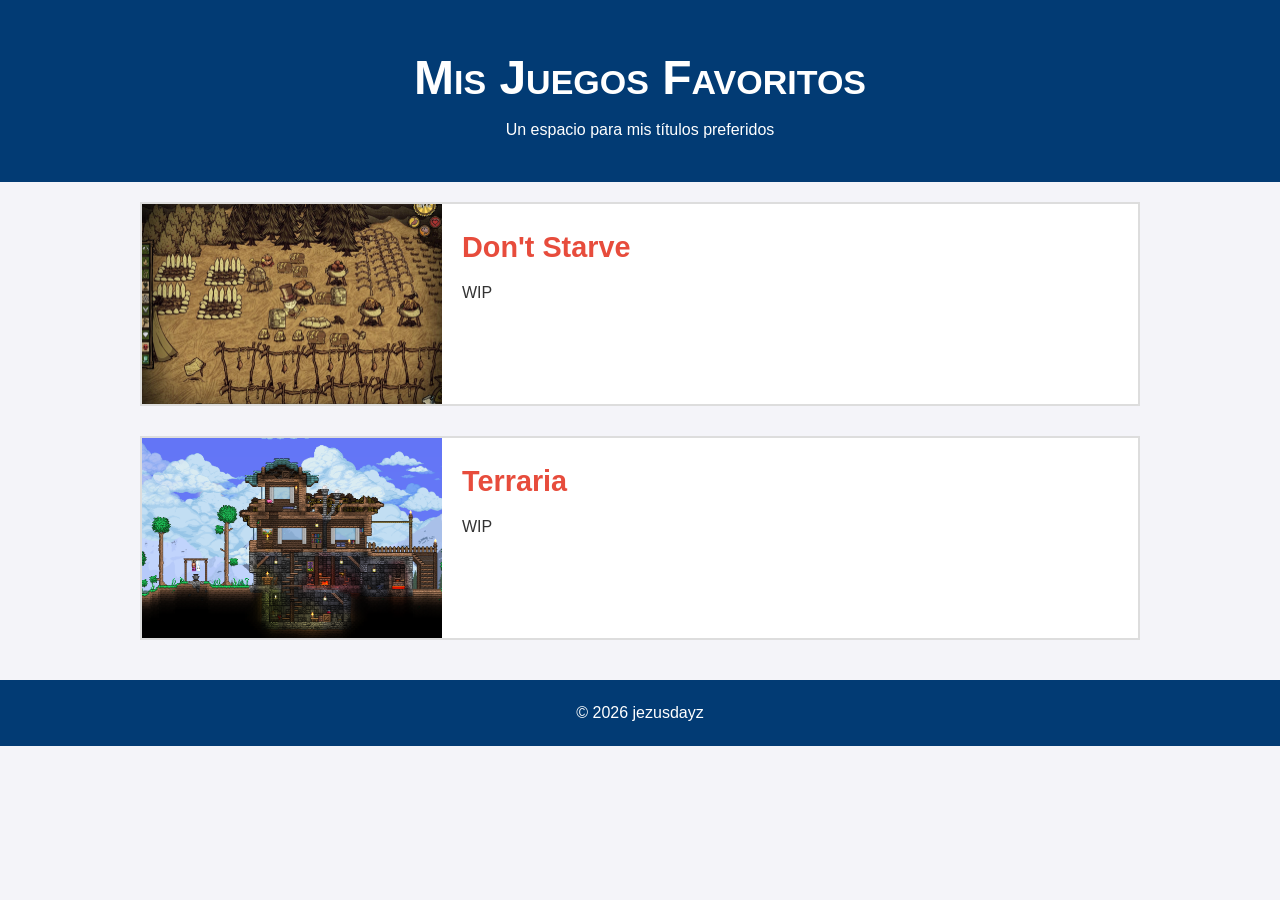
==== index.html @ a68b7722 "Feature; agregue propiedades de herencia." ====
<!DOCTYPE html>
<html lang="es">
<head>
    <meta charset="UTF-8">
    <meta name="viewport" content="width=device-width, initial-scale=1.0">
    <title>Mi super sitio web</title>
    <link rel="stylesheet" href="style.css">
</head>
<body id="main-site">

    <header class="header-main">
        <h1 id="site-title">Mis juegos favoritos</h1>
        <p>Un espacio para mis títulos preferidos</p>
    </header>

    <main class="container">
        <article class="game-card" id="first-game">
            <img src="img/DS.webp" alt="Portada de Juego 1" class="game-img">
            <div class="game-content">
                <h2 title="survival">Don't Starve</h2>
                <p>WIP</p>
            </div>
        </article>

        <article class="game-card">
            <img src="img/Terra.png" alt="Portada de Juego 2" class="game-img">
            <div class="game-content">
                <h2>Terraria</h2>
                <p>WIP</p>
            </div>
        </article>
    </main>

    <footer>
        <p>&copy; 2026 jezusdayz </p>
    </footer>

</body>
</html>
---- style.css ----
* {
    box-sizing: border-box; 
    padding: 0;
    margin: 0;
}

body {
    font-family: 'Segoe UI', Tahoma, Geneva, Verdana, sans-serif;
    font-size: 16px;
    line-height: 1.6;
    background-color: #f4f4f9;
    color: #333;
}

header {
    background-color: #023b74;
    color: white;
    padding: 40px; 
    text-align: center; 
    margin-bottom: 20px; 
}

h1 {
    font-size: 3rem;
    font-weight: 700;
    font-stretch: condensed;
    font-style: normal;
    font-variant: small-caps;
    text-transform: capitalize;
}

#main-title {
    color: #ffffff !important;
}

.container {
    width: 90%; 
    max-width: 1000px;
    margin: 0 auto; 
}

.game-card {
    background: white;
    border: 2px solid #ddd; 
    margin-bottom: 30px; 
    display: flex; 
    flex-wrap: wrap;
    overflow: hidden;
}

#featured-item {
    border-color: #f1c40f;
}

.game-img {
    width: 300px; 
    height: 200px; 
    object-fit: cover;
}

.game-content {
    padding: 20px; 
    flex: 1; 
    color: inherit;
}

h2 {
    color: #333;
    font-size: 1.8rem;
    text-align: left;
}

.game-content h2 {
    color: #e74c3c;
    margin-bottom: 10px;
}

h2[title="survival-game"] {
    color: #27ae60;
}

p {
    font-size: initial;
    font-weight: normal;
}

footer {
    text-align: center;
    padding: 20px;
    background: #023b74;
    color: white;
    margin-top: 40px;
}

.site-footer p {
    font-size: inherit;
    font-style: italic;
}
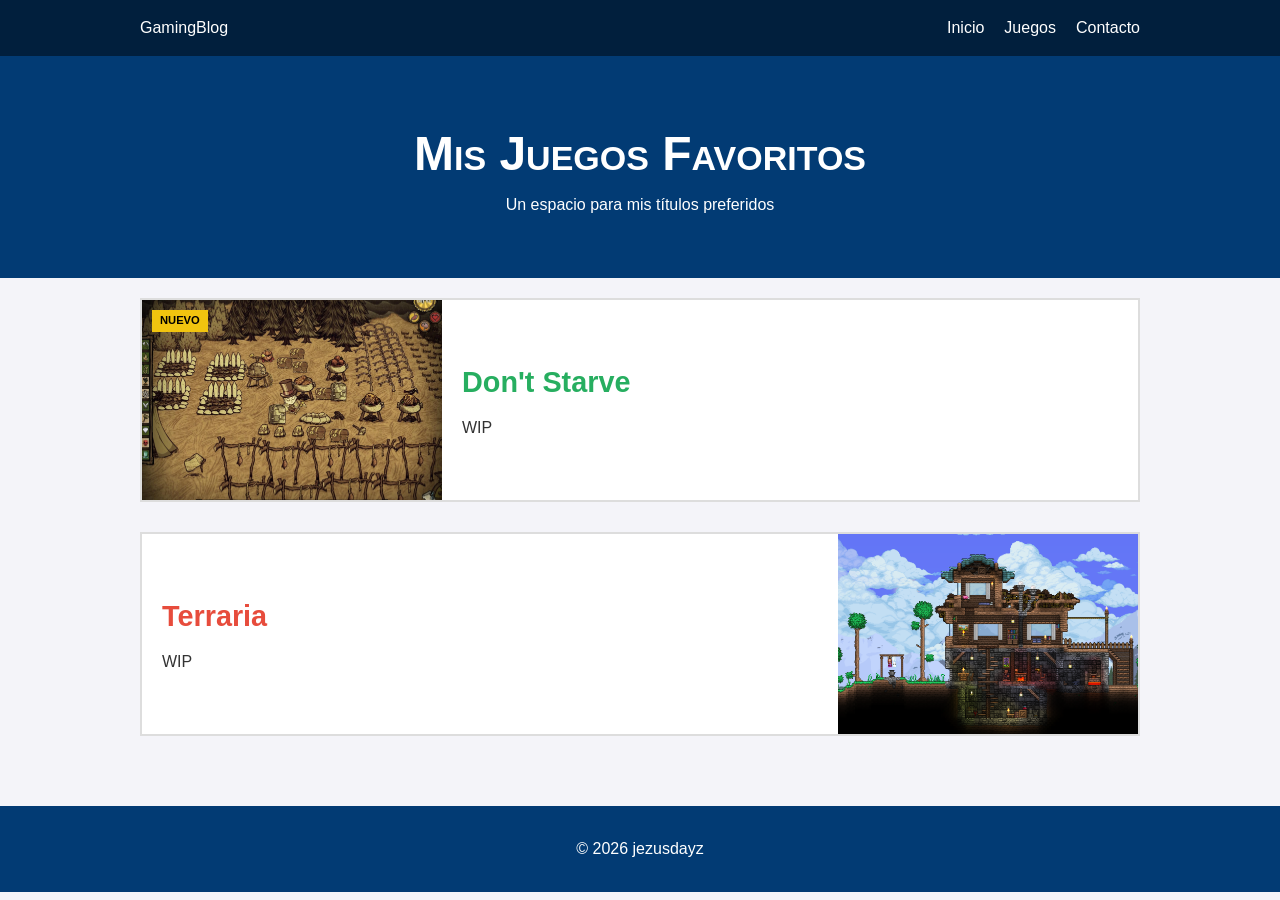
==== commit eabaa54b: "feature: agregadas las propiedades de flex box." ====
--- a/index.html
+++ b/index.html
@@ -6,32 +6,47 @@
     <title>Mi super sitio web</title>
     <link rel="stylesheet" href="style.css">
 </head>
-<body id="main-site">
+<body id="main-layout">
 
-    <header class="header-main">
-        <h1 id="site-title">Mis juegos favoritos</h1>
+    <nav class="navbar-sticky">
+        <div class="nav-container">
+            <span class="logo">GamingBlog</span>
+            <ul class="nav-links">
+                <li>Inicio</li>
+                <li>Juegos</li>
+                <li>Contacto</li>
+            </ul>
+        </div>
+    </nav>
+
+    <header class="site-header">
+        <h1 id="main-title">Mis juegos favoritos</h1>
         <p>Un espacio para mis títulos preferidos</p>
     </header>
 
     <main class="container">
-        <article class="game-card" id="first-game">
-            <img src="img/DS.webp" alt="Portada de Juego 1" class="game-img">
-            <div class="game-content">
-                <h2 title="survival">Don't Starve</h2>
-                <p>WIP</p>
-            </div>
-        </article>
+        <section class="flex-wrapper">
+            <article class="game-card" id="featured-item">
+                <img src="img/DS.webp" alt="Don't Starve" class="game-img">
+                <div class="game-content">
+                    <h2 title="survival-game">Don't Starve</h2>
+                    <p>WIP</p>
+                </div>
+            </article>
 
-        <article class="game-card">
-            <img src="img/Terra.png" alt="Portada de Juego 2" class="game-img">
-            <div class="game-content">
-                <h2>Terraria</h2>
-                <p>WIP</p>
-            </div>
-        </article>
+            <article class="game-card row-reverse">
+                <img src="img/Terra.png" alt="Terraria" class="game-img">
+                <div class="game-content">
+                    <h2>Terraria</h2>
+                    <p>WIP</p>
+                </div>
+            </article>
+        </section>
     </main>
 
-    <footer>
+    <div class="fixed-badge">TOP 2026</div>
+
+    <footer class="site-footer">
         <p>&copy; 2026 jezusdayz </p>
     </footer>
 
--- a/style.css
+++ b/style.css
@@ -10,12 +10,39 @@
     line-height: 1.6;
     background-color: #f4f4f9;
     color: #333;
+    position: static;
 }
 
-header {
+.navbar-sticky {
+    position: sticky;
+    top: 0;
+    z-index: 1000;
+    background-color: #011f3d;
+    color: white;
+    padding: 15px 0;
+}
+
+.nav-container {
+    display: flex;
+    flex-direction: row;
+    justify-content: space-between;
+    align-items: center;
+    width: 90%;
+    max-width: 1000px;
+    margin: 0 auto;
+}
+
+.nav-links {
+    display: flex;
+    list-style: none;
+    gap: 20px;
+}
+
+.site-header {
+    position: relative;
     background-color: #023b74;
     color: white;
-    padding: 40px; 
+    padding: 60px 20px; 
     text-align: center; 
     margin-bottom: 20px; 
 }
@@ -23,8 +50,6 @@
 h1 {
     font-size: 3rem;
     font-weight: 700;
-    font-stretch: condensed;
-    font-style: normal;
     font-variant: small-caps;
     text-transform: capitalize;
 }
@@ -39,29 +64,56 @@
     margin: 0 auto; 
 }
 
+.flex-wrapper {
+    display: flex;
+    flex-direction: column;
+    flex-wrap: wrap;
+    justify-content: flex-start;
+}
+
 .game-card {
+    position: relative;
     background: white;
     border: 2px solid #ddd; 
     margin-bottom: 30px; 
     display: flex; 
-    flex-wrap: wrap;
+    flex-direction: row;
+    flex-wrap: nowrap;
     overflow: hidden;
+    flex-grow: 1;
+    flex-shrink: 0;
 }
 
-#featured-item {
-    border-color: #f1c40f;
+.row-reverse {
+    flex-direction: row-reverse;
 }
 
 .game-img {
     width: 300px; 
     height: 200px; 
     object-fit: cover;
+    flex-shrink: 1;
 }
 
 .game-content {
     padding: 20px; 
     flex: 1; 
     color: inherit;
+    display: flex;
+    flex-direction: column;
+    justify-content: center;
+}
+
+.fixed-badge {
+    position: fixed;
+    bottom: 20px;
+    right: 20px;
+    background-color: #e74c3c;
+    color: white;
+    padding: 10px 20px;
+    border-radius: 50px;
+    font-weight: bold;
+    box-shadow: 2px 2px 10px rgba(0,0,0,0.2);
 }
 
 h2 {
@@ -81,18 +133,29 @@
 
 p {
     font-size: initial;
-    font-weight: normal;
 }
 
 footer {
     text-align: center;
-    padding: 20px;
+    padding: 30px;
     background: #023b74;
     color: white;
     margin-top: 40px;
+    position: relative;
 }
 
 .site-footer p {
     font-size: inherit;
-    font-style: italic;
+}
+
+#featured-item::after {
+    content: "NUEVO";
+    position: absolute;
+    top: 10px;
+    left: 10px;
+    background: #f1c40f;
+    color: #000;
+    padding: 2px 8px;
+    font-size: 0.7rem;
+    font-weight: bold;
 }
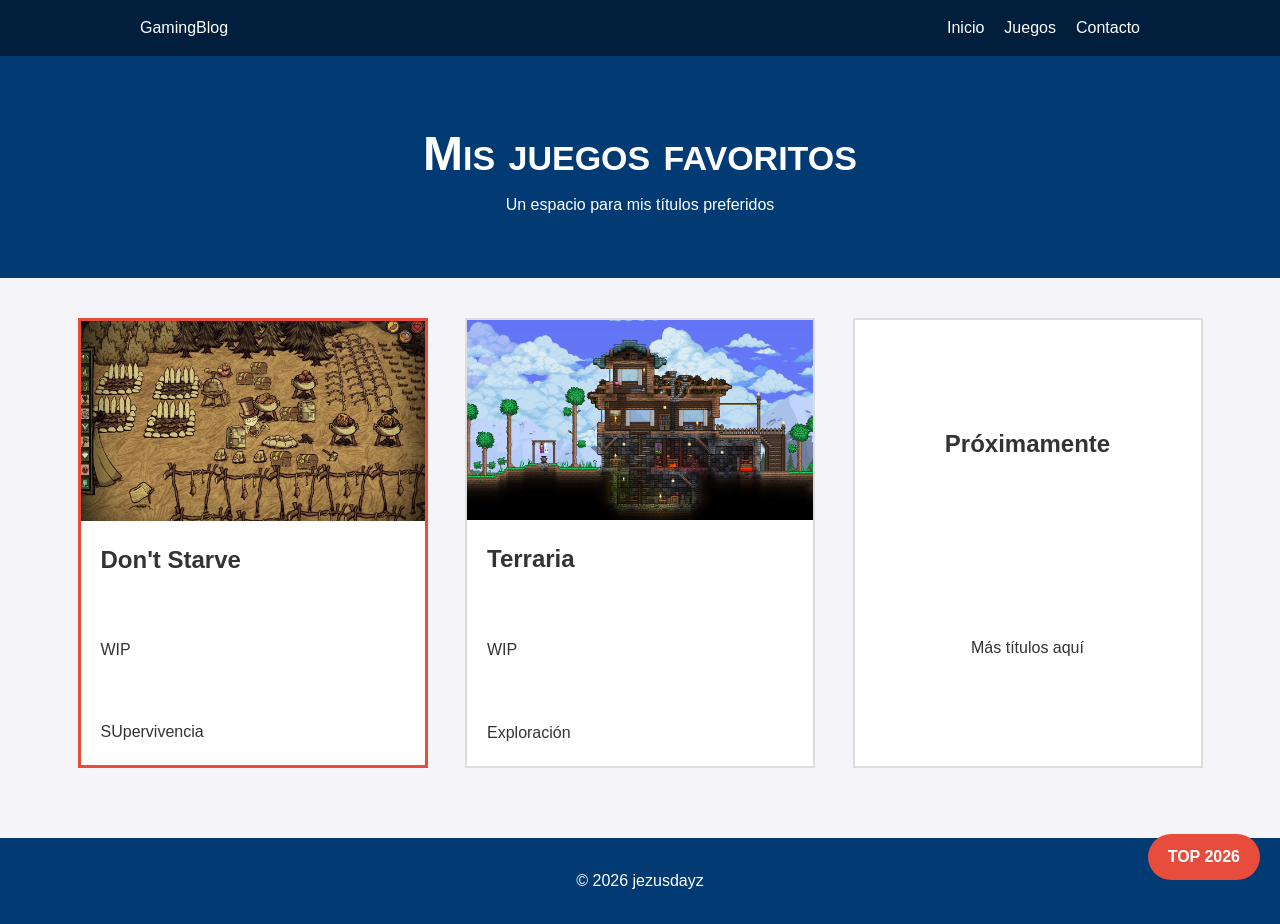
==== commit 65b26d48: "fix: cambio de tarjetas, agregue una nueva, y apliqu epropiedaes de alineacion de flex box nuevament" ====
--- a/index.html
+++ b/index.html
@@ -25,20 +25,29 @@
     </header>
 
     <main class="container">
-        <section class="flex-wrapper">
-            <article class="game-card" id="featured-item">
+        <section class="flex-wrapper space-evenly">
+            <article class="game-card special-item">
                 <img src="img/DS.webp" alt="Don't Starve" class="game-img">
-                <div class="game-content">
+                <div class="game-content space-between-content">
                     <h2 title="survival-game">Don't Starve</h2>
                     <p>WIP</p>
+                    <span> SUpervivencia </span>
                 </div>
             </article>
 
-            <article class="game-card row-reverse">
+            <article class="game-card align-end">
                 <img src="img/Terra.png" alt="Terraria" class="game-img">
-                <div class="game-content">
+                <div class="game-content space-between-content">
                     <h2>Terraria</h2>
                     <p>WIP</p>
+                    <span>Exploración</span>
+                </div>
+            </article>
+
+            <article class="game-card">
+                <div class="game-content space-around-content">
+                    <h2>Próximamente</h2>
+                    <p>Más títulos aquí</p>
                 </div>
             </article>
         </section>
--- a/style.css
+++ b/style.css
@@ -10,7 +10,6 @@
     line-height: 1.6;
     background-color: #f4f4f9;
     color: #333;
-    position: static;
 }
 
 .navbar-sticky {
@@ -24,7 +23,6 @@
 
 .nav-container {
     display: flex;
-    flex-direction: row;
     justify-content: space-between;
     align-items: center;
     width: 90%;
@@ -39,69 +37,81 @@
 }
 
 .site-header {
-    position: relative;
     background-color: #023b74;
     color: white;
     padding: 60px 20px; 
     text-align: center; 
-    margin-bottom: 20px; 
-}
-
-h1 {
-    font-size: 3rem;
-    font-weight: 700;
-    font-variant: small-caps;
-    text-transform: capitalize;
 }
 
 #main-title {
     color: #ffffff !important;
+    font-size: 3rem;
+    font-variant: small-caps;
 }
 
 .container {
-    width: 90%; 
-    max-width: 1000px;
-    margin: 0 auto; 
+    width: 95%; 
+    max-width: 1200px;
+    margin: 40px auto; 
 }
 
 .flex-wrapper {
     display: flex;
-    flex-direction: column;
+    flex-direction: row;
     flex-wrap: wrap;
-    justify-content: flex-start;
+    align-items: flex-start;
+}
+
+.space-evenly {
+    justify-content: space-evenly;
 }
 
 .game-card {
-    position: relative;
     background: white;
     border: 2px solid #ddd; 
     margin-bottom: 30px; 
     display: flex; 
-    flex-direction: row;
-    flex-wrap: nowrap;
+    flex-direction: column;
+    width: 350px;
+    height: 450px;
     overflow: hidden;
-    flex-grow: 1;
-    flex-shrink: 0;
 }
 
-.row-reverse {
-    flex-direction: row-reverse;
+.special-item {
+    align-self: center;
+    border: 3px solid #e74c3c;
+}
+
+.align-end {
+    align-self: flex-end;
 }
 
 .game-img {
-    width: 300px; 
+    width: 100%; 
     height: 200px; 
     object-fit: cover;
-    flex-shrink: 1;
 }
 
 .game-content {
     padding: 20px; 
     flex: 1; 
-    color: inherit;
     display: flex;
     flex-direction: column;
+}
+
+.center-content {
     justify-content: center;
+    align-items: center;
+    text-align: center;
+}
+
+.space-between-content {
+    justify-content: space-between;
+}
+
+.space-around-content {
+    justify-content: space-around;
+    text-align: center;
 }
 
 .fixed-badge {
@@ -113,26 +123,6 @@
     padding: 10px 20px;
     border-radius: 50px;
     font-weight: bold;
-    box-shadow: 2px 2px 10px rgba(0,0,0,0.2);
-}
-
-h2 {
-    color: #333;
-    font-size: 1.8rem;
-    text-align: left;
-}
-
-.game-content h2 {
-    color: #e74c3c;
-    margin-bottom: 10px;
-}
-
-h2[title="survival-game"] {
-    color: #27ae60;
-}
-
-p {
-    font-size: initial;
 }
 
 footer {
@@ -141,21 +131,4 @@
     background: #023b74;
     color: white;
     margin-top: 40px;
-    position: relative;
-}
-
-.site-footer p {
-    font-size: inherit;
-}
-
-#featured-item::after {
-    content: "NUEVO";
-    position: absolute;
-    top: 10px;
-    left: 10px;
-    background: #f1c40f;
-    color: #000;
-    padding: 2px 8px;
-    font-size: 0.7rem;
-    font-weight: bold;
 }
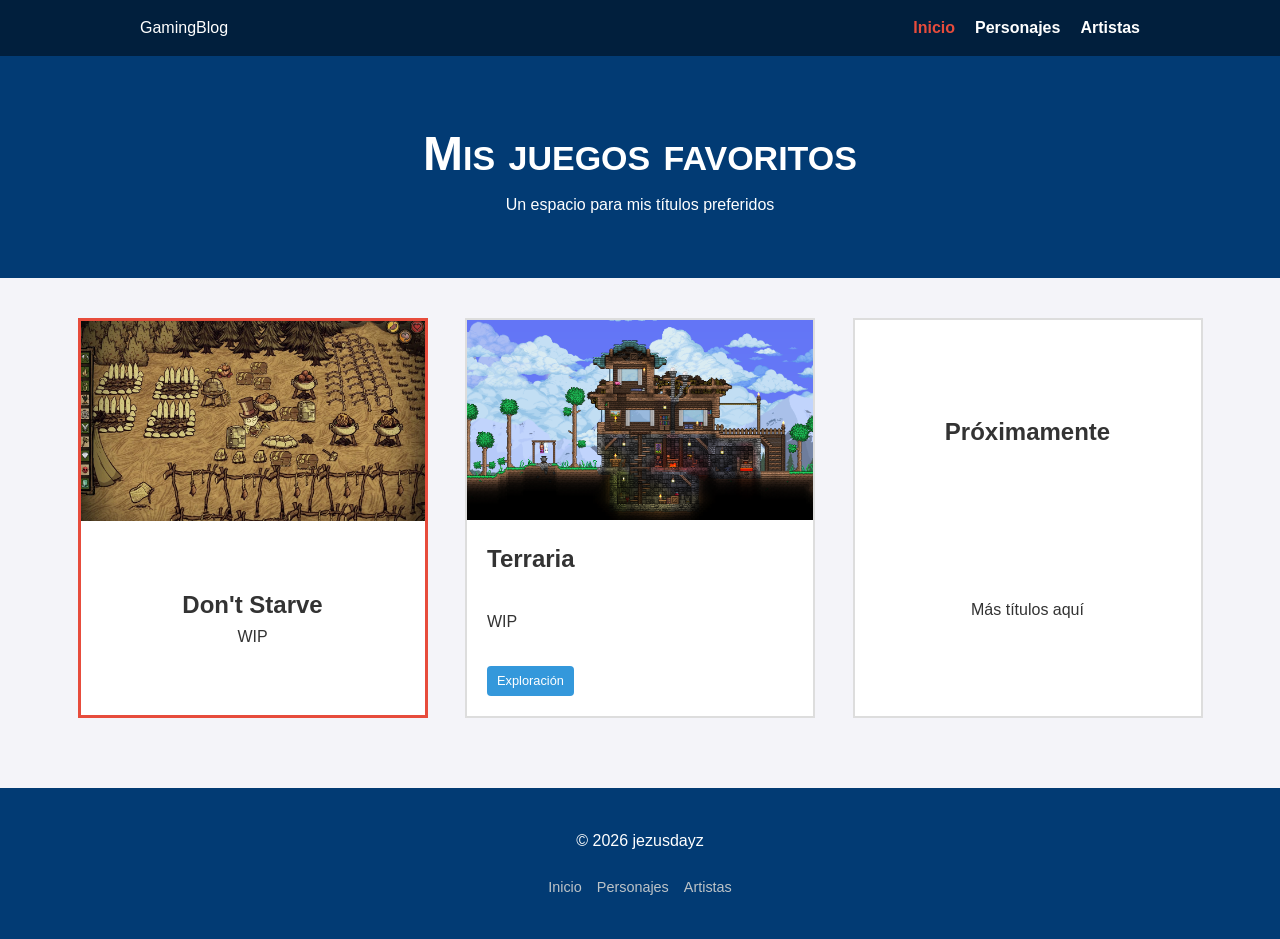
==== commit 873e44be: "feature: diseno responsivo, navbar y footer dinamico" ====
--- a/index.html
+++ b/index.html
@@ -3,7 +3,7 @@
 <head>
     <meta charset="UTF-8">
     <meta name="viewport" content="width=device-width, initial-scale=1.0">
-    <title>Mi super sitio web</title>
+    <title>Gaming Blog | Inicio</title>
     <link rel="stylesheet" href="style.css">
 </head>
 <body id="main-layout">
@@ -12,9 +12,9 @@
         <div class="nav-container">
             <span class="logo">GamingBlog</span>
             <ul class="nav-links">
-                <li>Inicio</li>
-                <li>Juegos</li>
-                <li>Contacto</li>
+                <li><a href="index.html" class="active">Inicio</a></li>
+                <li><a href="personajes.html">Personajes</a></li>
+                <li><a href="artistas.html">Artistas</a></li>
             </ul>
         </div>
     </nav>
@@ -28,19 +28,18 @@
         <section class="flex-wrapper space-evenly">
             <article class="game-card special-item">
                 <img src="img/DS.webp" alt="Don't Starve" class="game-img">
-                <div class="game-content space-between-content">
+                <div class="game-content center-content">
                     <h2 title="survival-game">Don't Starve</h2>
                     <p>WIP</p>
-                    <span> SUpervivencia </span>
                 </div>
             </article>
 
-            <article class="game-card align-end">
+            <article class="game-card">
                 <img src="img/Terra.png" alt="Terraria" class="game-img">
                 <div class="game-content space-between-content">
                     <h2>Terraria</h2>
                     <p>WIP</p>
-                    <span>Exploración</span>
+                    <span class="badge">Exploración</span>
                 </div>
             </article>
 
@@ -53,10 +52,15 @@
         </section>
     </main>
 
-    <div class="fixed-badge">TOP 2026</div>
-
     <footer class="site-footer">
-        <p>&copy; 2026 jezusdayz </p>
+        <div class="footer-content">
+            <p>&copy; 2026 jezusdayz</p>
+            <ul class="footer-links">
+                <li><a href="index.html">Inicio</a></li>
+                <li><a href="personajes.html">Personajes</a></li>
+                <li><a href="artistas.html">Artistas</a></li>
+            </ul>
+        </div>
     </footer>
 
 </body>
--- a/style.css
+++ b/style.css
@@ -36,6 +36,16 @@
     gap: 20px;
 }
 
+.nav-links a {
+    color: white;
+    text-decoration: none;
+    font-weight: bold;
+}
+
+.nav-links a.active {
+    color: #e74c3c;
+}
+
 .site-header {
     background-color: #023b74;
     color: white;
@@ -59,7 +69,7 @@
     display: flex;
     flex-direction: row;
     flex-wrap: wrap;
-    align-items: flex-start;
+    align-items: stretch;
 }
 
 .space-evenly {
@@ -72,18 +82,14 @@
     margin-bottom: 30px; 
     display: flex; 
     flex-direction: column;
-    width: 350px;
-    height: 450px;
+    width: 100%;
+    max-width: 350px;
+    min-height: 400px;
     overflow: hidden;
 }
 
 .special-item {
-    align-self: center;
     border: 3px solid #e74c3c;
-}
-
-.align-end {
-    align-self: flex-end;
 }
 
 .game-img {
@@ -114,21 +120,70 @@
     text-align: center;
 }
 
-.fixed-badge {
-    position: fixed;
-    bottom: 20px;
-    right: 20px;
-    background-color: #e74c3c;
+.badge {
+    align-self: flex-start;
+    background: #3498db;
     color: white;
-    padding: 10px 20px;
-    border-radius: 50px;
-    font-weight: bold;
+    padding: 5px 10px;
+    font-size: 0.8rem;
+    border-radius: 4px;
 }
 
 footer {
-    text-align: center;
-    padding: 30px;
+    padding: 40px 20px;
     background: #023b74;
     color: white;
     margin-top: 40px;
+}
+
+.footer-content {
+    display: flex;
+    flex-direction: column;
+    align-items: center;
+    gap: 20px;
+}
+
+.footer-links {
+    display: flex;
+    list-style: none;
+    gap: 15px;
+}
+
+.footer-links a {
+    color: #bdc3c7;
+    text-decoration: none;
+    font-size: 0.9rem;
+}
+
+/* Media Queries para Responsividad */
+
+@media (max-width: 768px) {
+    .nav-container {
+        flex-direction: column;
+        gap: 15px;
+    }
+
+    #main-title {
+        font-size: 2rem;
+    }
+
+    .game-card {
+        max-width: 90%;
+    }
+}
+
+@media (max-width: 480px) {
+    .site-header {
+        padding: 30px 10px;
+    }
+
+    .nav-links {
+        gap: 10px;
+        font-size: 0.8rem;
+    }
+
+    .footer-links {
+        flex-direction: column;
+        text-align: center;
+    }
 }
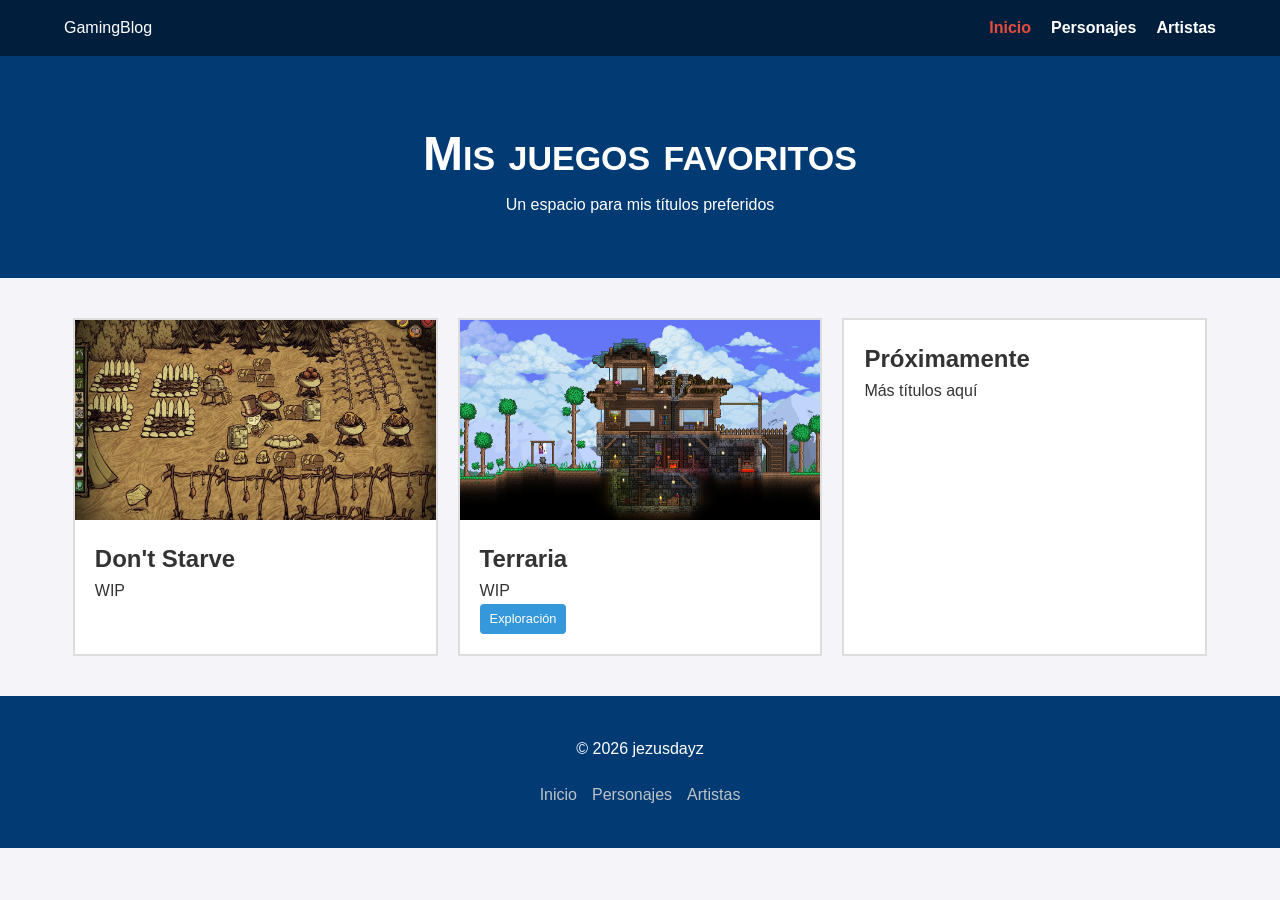
==== commit c356437e: "fix: agregue media queries para dispositivos de todos los tamanos, principalmente tablet, telefono y" ====
--- a/index.html
+++ b/index.html
@@ -3,7 +3,7 @@
 <head>
     <meta charset="UTF-8">
     <meta name="viewport" content="width=device-width, initial-scale=1.0">
-    <title>Gaming Blog | Inicio</title>
+    <title>Gaming Blog | Final</title>
     <link rel="stylesheet" href="style.css">
 </head>
 <body id="main-layout">
--- a/style.css
+++ b/style.css
@@ -26,7 +26,7 @@
     justify-content: space-between;
     align-items: center;
     width: 90%;
-    max-width: 1000px;
+    max-width: 1200px;
     margin: 0 auto;
 }
 
@@ -61,7 +61,7 @@
 
 .container {
     width: 95%; 
-    max-width: 1200px;
+    max-width: 1400px;
     margin: 40px auto; 
 }
 
@@ -69,27 +69,18 @@
     display: flex;
     flex-direction: row;
     flex-wrap: wrap;
-    align-items: stretch;
-}
-
-.space-evenly {
-    justify-content: space-evenly;
+    justify-content: center;
+    gap: 20px;
 }
 
 .game-card {
     background: white;
     border: 2px solid #ddd; 
-    margin-bottom: 30px; 
     display: flex; 
     flex-direction: column;
     width: 100%;
-    max-width: 350px;
-    min-height: 400px;
     overflow: hidden;
-}
-
-.special-item {
-    border: 3px solid #e74c3c;
+    transition: transform 0.3s ease;
 }
 
 .game-img {
@@ -103,21 +94,6 @@
     flex: 1; 
     display: flex;
     flex-direction: column;
-}
-
-.center-content {
-    justify-content: center;
-    align-items: center;
-    text-align: center;
-}
-
-.space-between-content {
-    justify-content: space-between;
-}
-
-.space-around-content {
-    justify-content: space-around;
-    text-align: center;
 }
 
 .badge {
@@ -152,38 +128,62 @@
 .footer-links a {
     color: #bdc3c7;
     text-decoration: none;
-    font-size: 0.9rem;
 }
 
-/* Media Queries para Responsividad */
-
-@media (max-width: 768px) {
-    .nav-container {
-        flex-direction: column;
-        gap: 15px;
-    }
-
+/* para telefonos */
+@media (max-width: 480px) {
     #main-title {
-        font-size: 2rem;
-    }
-
-    .game-card {
-        max-width: 90%;
-    }
-}
-
-@media (max-width: 480px) {
-    .site-header {
-        padding: 30px 10px;
+        font-size: 1.8rem;
     }
 
     .nav-links {
         gap: 10px;
-        font-size: 0.8rem;
+        font-size: 0.75rem;
+    }
+
+    .game-card {
+        max-width: 100%;
     }
 
     .footer-links {
         flex-direction: column;
         text-align: center;
     }
+}
+
+/* Bpara tablets */
+@media (min-width: 481px) and (max-width: 1024px) {
+    .nav-container {
+        width: 95%;
+    }
+
+    .game-card {
+        width: 45%;
+    }
+
+    #main-title {
+        font-size: 2.5rem;
+    }
+}
+
+/* standar xd*/
+@media (min-width: 1025px) {
+    .game-card {
+        width: 30%;
+    }
+}
+
+/* pantallas grandes*/
+@media (min-width: 1600px) {
+    .container {
+        max-width: 1600px;
+    }
+
+    .game-card {
+        width: 22%;
+    }
+
+    body {
+        font-size: 18px;
+    }
 }
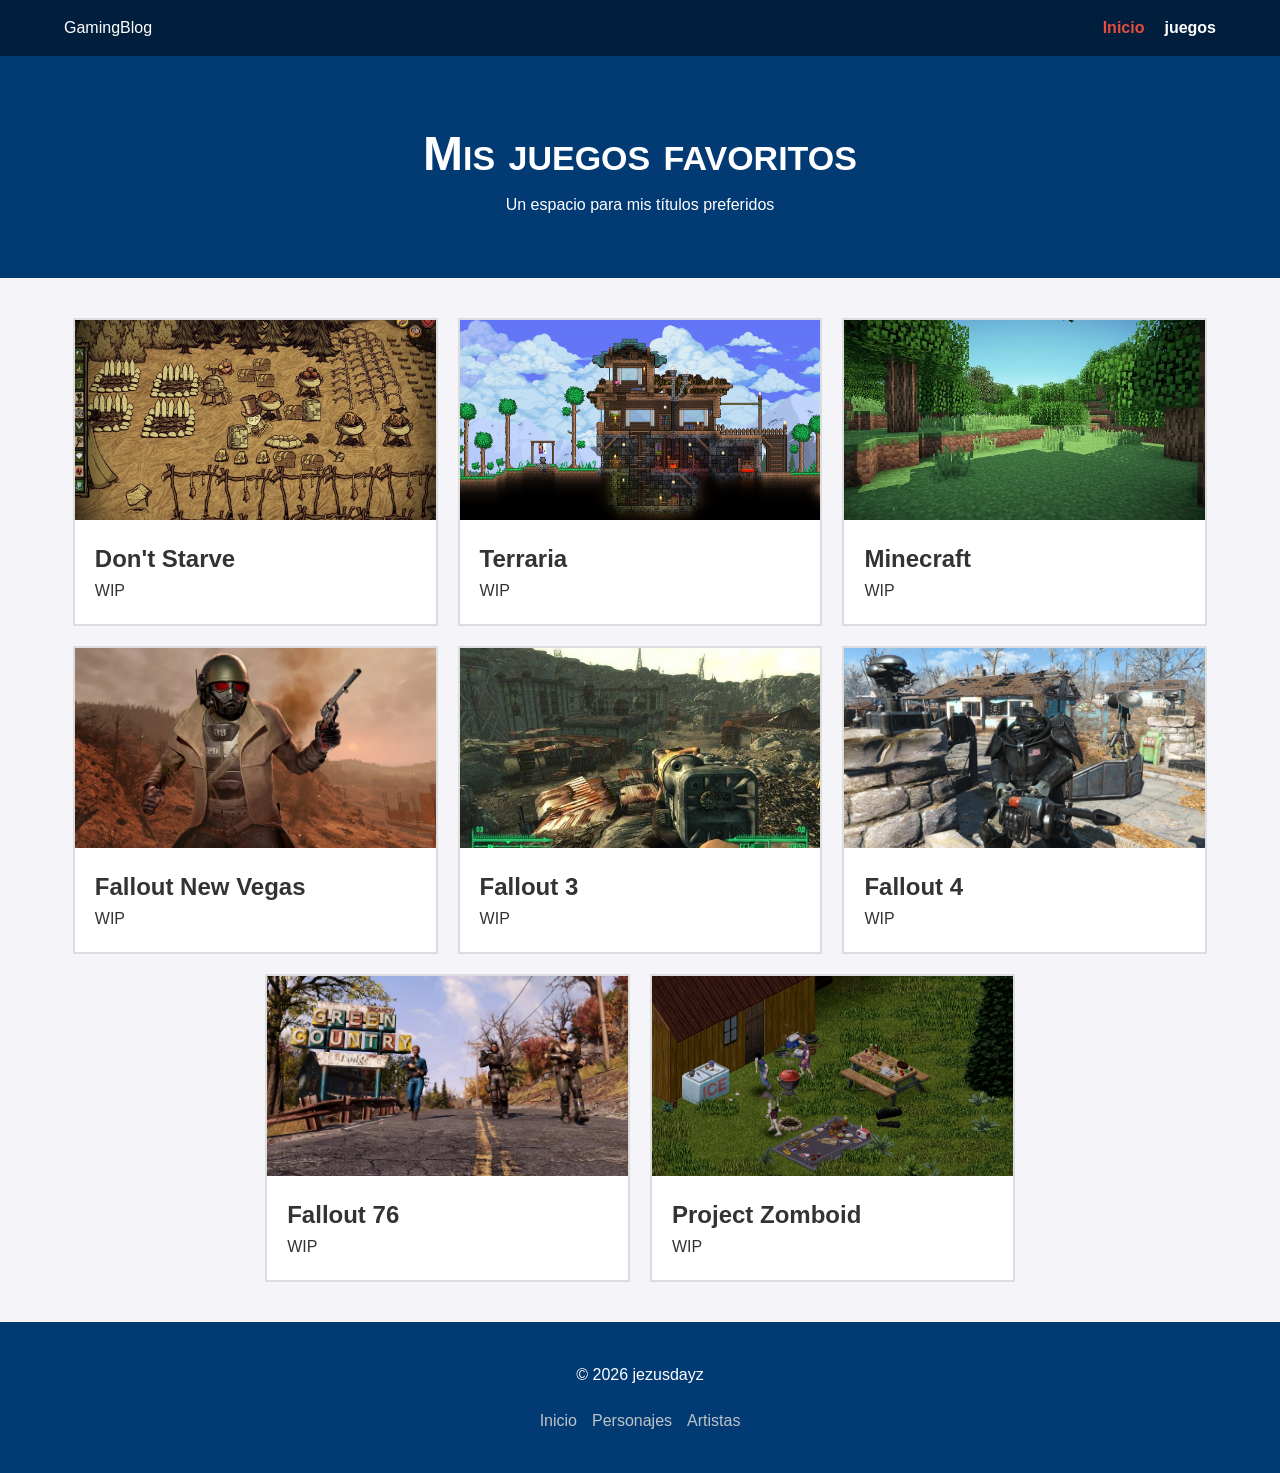
==== commit b398c1ec: "feature: agregué hoover sobre los articulos, asi como pagina de informacion de los juegos." ====
--- a/index.html
+++ b/index.html
@@ -13,8 +13,7 @@
             <span class="logo">GamingBlog</span>
             <ul class="nav-links">
                 <li><a href="index.html" class="active">Inicio</a></li>
-                <li><a href="personajes.html">Personajes</a></li>
-                <li><a href="artistas.html">Artistas</a></li>
+                <li><a href="juegos.html">juegos</a></li>
             </ul>
         </div>
     </nav>
@@ -27,7 +26,7 @@
     <main class="container">
         <section class="flex-wrapper space-evenly">
             <article class="game-card special-item">
-                <img src="img/DS.webp" alt="Don't Starve" class="game-img">
+                <img src="img/games/DS.webp" alt="Don't Starve" class="game-img">
                 <div class="game-content center-content">
                     <h2 title="survival-game">Don't Starve</h2>
                     <p>WIP</p>
@@ -35,18 +34,58 @@
             </article>
 
             <article class="game-card">
-                <img src="img/Terra.png" alt="Terraria" class="game-img">
+                <img src="img/games/Terra.png" alt="Terraria" class="game-img">
                 <div class="game-content space-between-content">
                     <h2>Terraria</h2>
                     <p>WIP</p>
-                    <span class="badge">Exploración</span>
                 </div>
             </article>
 
-            <article class="game-card">
-                <div class="game-content space-around-content">
-                    <h2>Próximamente</h2>
-                    <p>Más títulos aquí</p>
+             <article class="game-card">
+                <img src="img/games/mine.jpg" alt="Minecraft" class="game-img">
+                <div class="game-content space-between-content">
+                    <h2>Minecraft</h2>
+                    <p>WIP</p>
+                </div>
+            </article>
+
+             <article class="game-card">
+                <img src="img/games/fnv.avif" alt="Fallout New Vegas" class="game-img">
+                <div class="game-content space-between-content">
+                    <h2>Fallout New Vegas</h2>
+                    <p>WIP</p>
+                </div>
+            </article>
+
+             <article class="game-card">
+                <img src="img/games/f3.jpg" alt="Fallout 3" class="game-img">
+                <div class="game-content space-between-content">
+                    <h2>Fallout 3</h2>
+                    <p>WIP</p>
+                </div>
+            </article>
+
+             <article class="game-card">
+                <img src="img/games/f4.jpg" alt="Fallout 4" class="game-img">
+                <div class="game-content space-between-content">
+                    <h2>Fallout 4</h2>
+                    <p>WIP</p>
+                </div>
+            </article>
+
+             <article class="game-card">
+                <img src="img/games/f76.webp" alt="Fallout 76" class="game-img">
+                <div class="game-content space-between-content">
+                    <h2>Fallout 76</h2>
+                    <p>WIP</p>
+                </div>
+            </article>
+
+             <article class="game-card">
+                <img src="img/games/pz.jpg" alt="Project Zomboid" class="game-img">
+                <div class="game-content space-between-content">
+                    <h2>Project Zomboid</h2>
+                    <p>WIP</p>
                 </div>
             </article>
         </section>
--- a/style.css
+++ b/style.css
@@ -80,7 +80,14 @@
     flex-direction: column;
     width: 100%;
     overflow: hidden;
-    transition: transform 0.3s ease;
+    transition: transform 0.3s ease, box-shadow 0.3s ease;
+}
+
+/* EFECTO SOLICITADO */
+.game-card:hover {
+    transform: scale(1.05);
+    box-shadow: 0 10px 20px rgba(0,0,0,0.2);
+    z-index: 10;
 }
 
 .game-img {
@@ -94,15 +101,6 @@
     flex: 1; 
     display: flex;
     flex-direction: column;
-}
-
-.badge {
-    align-self: flex-start;
-    background: #3498db;
-    color: white;
-    padding: 5px 10px;
-    font-size: 0.8rem;
-    border-radius: 4px;
 }
 
 footer {
@@ -130,60 +128,25 @@
     text-decoration: none;
 }
 
-/* para telefonos */
 @media (max-width: 480px) {
-    #main-title {
-        font-size: 1.8rem;
-    }
-
-    .nav-links {
-        gap: 10px;
-        font-size: 0.75rem;
-    }
-
-    .game-card {
-        max-width: 100%;
-    }
-
-    .footer-links {
-        flex-direction: column;
-        text-align: center;
-    }
+    #main-title { font-size: 1.8rem; }
+    .nav-links { gap: 10px; font-size: 0.75rem; }
+    .game-card { max-width: 100%; }
+    .footer-links { flex-direction: column; text-align: center; }
 }
 
-/* Bpara tablets */
 @media (min-width: 481px) and (max-width: 1024px) {
-    .nav-container {
-        width: 95%;
-    }
-
-    .game-card {
-        width: 45%;
-    }
-
-    #main-title {
-        font-size: 2.5rem;
-    }
+    .nav-container { width: 95%; }
+    .game-card { width: 45%; }
+    #main-title { font-size: 2.5rem; }
 }
 
-/* standar xd*/
 @media (min-width: 1025px) {
-    .game-card {
-        width: 30%;
-    }
+    .game-card { width: 30%; }
 }
 
-/* pantallas grandes*/
 @media (min-width: 1600px) {
-    .container {
-        max-width: 1600px;
-    }
-
-    .game-card {
-        width: 22%;
-    }
-
-    body {
-        font-size: 18px;
-    }
+    .container { max-width: 1600px; }
+    .game-card { width: 22%; }
+    body { font-size: 18px; }
 }
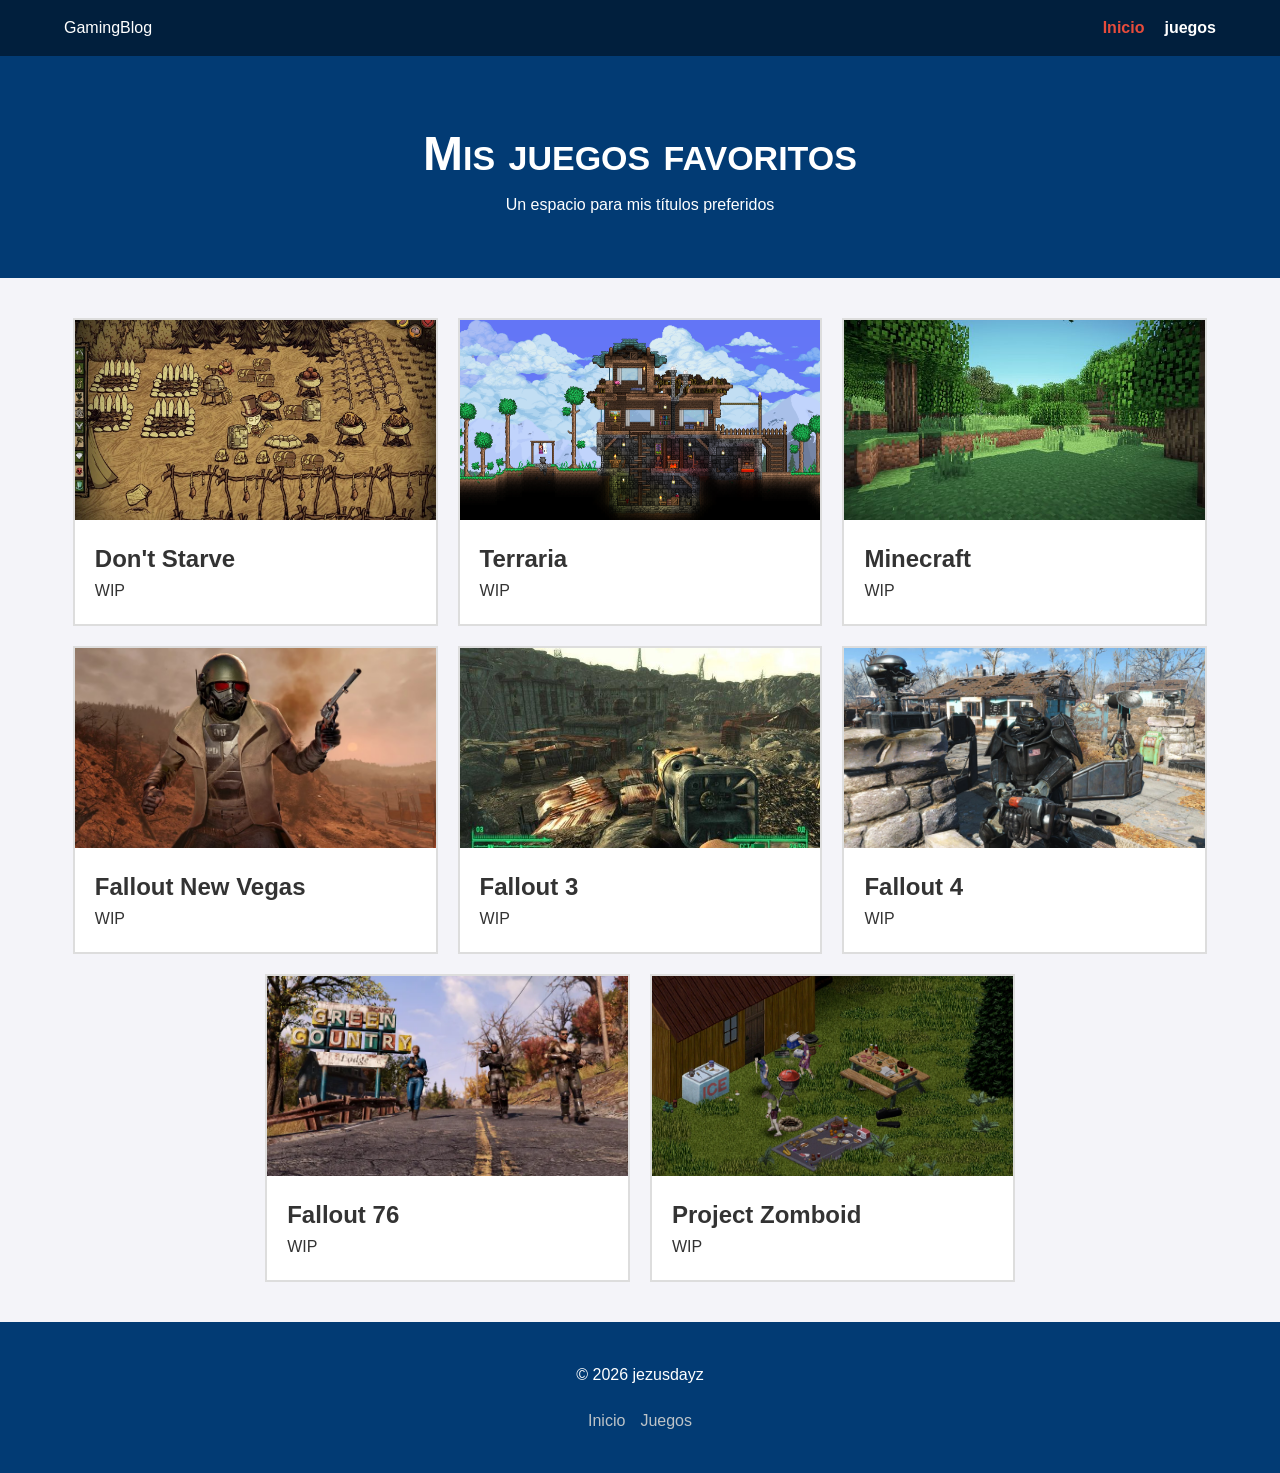
==== commit 40cb40dd: "fix: termine el sitio." ====
--- a/index.html
+++ b/index.html
@@ -96,8 +96,8 @@
             <p>&copy; 2026 jezusdayz</p>
             <ul class="footer-links">
                 <li><a href="index.html">Inicio</a></li>
-                <li><a href="personajes.html">Personajes</a></li>
-                <li><a href="artistas.html">Artistas</a></li>
+                <li><a href="juegos.html">Juegos</a></li>
+               
             </ul>
         </div>
     </footer>
--- a/style.css
+++ b/style.css
@@ -12,6 +12,7 @@
     color: #333;
 }
 
+/* --- NAVEGACIÓN --- */
 .navbar-sticky {
     position: sticky;
     top: 0;
@@ -46,6 +47,7 @@
     color: #e74c3c;
 }
 
+/* --- CABECERA --- */
 .site-header {
     background-color: #023b74;
     color: white;
@@ -59,12 +61,14 @@
     font-variant: small-caps;
 }
 
+/* --- CONTENEDOR PRINCIPAL --- */
 .container {
     width: 95%; 
     max-width: 1400px;
     margin: 40px auto; 
 }
 
+/* --- INDEX: TARJETAS (Cards) --- */
 .flex-wrapper {
     display: flex;
     flex-direction: row;
@@ -83,17 +87,38 @@
     transition: transform 0.3s ease, box-shadow 0.3s ease;
 }
 
-/* EFECTO SOLICITADO */
 .game-card:hover {
     transform: scale(1.05);
     box-shadow: 0 10px 20px rgba(0,0,0,0.2);
     z-index: 10;
 }
 
-.game-img {
+/* Estilo para imágenes DENTRO de las tarjetas (Index) */
+.game-card .game-img {
+    width: 100%;
+    height: 200px;
+    object-fit: cover; /* Aquí sí cortamos para que todas las cards midan lo mismo */
+}
+
+/* --- JUEGOS.HTML: SECCIONES DE DETALLE --- */
+.game-detail-section {
+    background: white;
+    padding: 20px;
+    margin-bottom: 30px;
+    border-radius: 8px;
+    border: 1px solid #ddd;
+}
+
+/* Estilo para imágenes DENTRO de la enciclopedia (Detalles) */
+.game-detail-section .game-img {
     width: 100%; 
-    height: 200px; 
-    object-fit: cover;
+    height: auto; 
+    max-height: 500px; 
+    object-fit: contain; /* Muestra la imagen COMPLETA sin estirar */
+    background-color: #f0f0f0; 
+    display: block;
+    margin: 0 auto 20px auto;
+    border-radius: 8px;
 }
 
 .game-content {
@@ -103,6 +128,7 @@
     flex-direction: column;
 }
 
+/* --- FOOTER --- */
 footer {
     padding: 40px 20px;
     background: #023b74;
@@ -128,6 +154,7 @@
     text-decoration: none;
 }
 
+/* --- RESPONSIVIDAD --- */
 @media (max-width: 480px) {
     #main-title { font-size: 1.8rem; }
     .nav-links { gap: 10px; font-size: 0.75rem; }
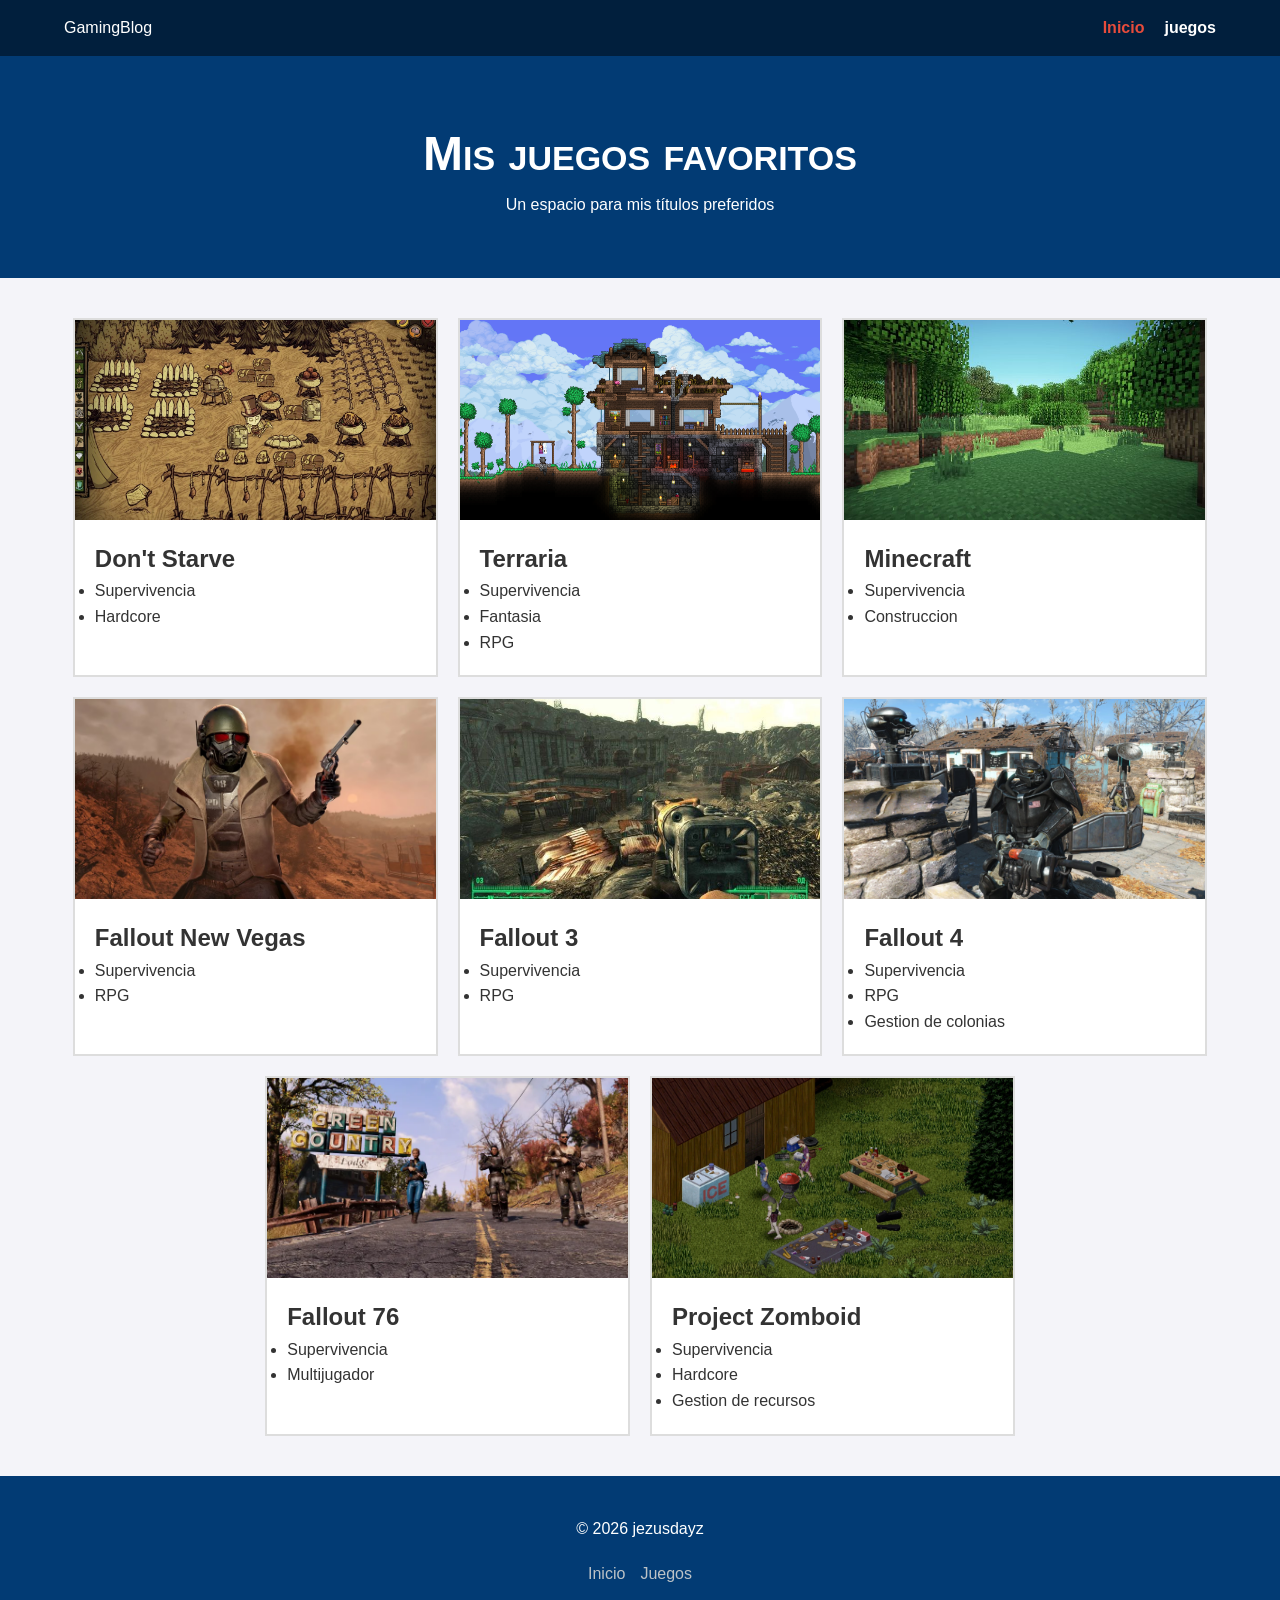
==== commit aac9b477: "fix: Agregue descripcion a las tarjetas de juego" ====
--- a/index.html
+++ b/index.html
@@ -29,7 +29,8 @@
                 <img src="img/games/DS.webp" alt="Don't Starve" class="game-img">
                 <div class="game-content center-content">
                     <h2 title="survival-game">Don't Starve</h2>
-                    <p>WIP</p>
+                    <p><ul><li>Supervivencia</li>
+                    <li>Hardcore</li></ul></p>
                 </div>
             </article>
 
@@ -37,7 +38,9 @@
                 <img src="img/games/Terra.png" alt="Terraria" class="game-img">
                 <div class="game-content space-between-content">
                     <h2>Terraria</h2>
-                    <p>WIP</p>
+                    <p><ul><li>Supervivencia</li>
+                    <li>Fantasia</li>
+                    <li>RPG</li></ul></p>
                 </div>
             </article>
 
@@ -45,7 +48,8 @@
                 <img src="img/games/mine.jpg" alt="Minecraft" class="game-img">
                 <div class="game-content space-between-content">
                     <h2>Minecraft</h2>
-                    <p>WIP</p>
+                    <p><ul><li>Supervivencia</li>
+                    <li>Construccion</li></ul></p>
                 </div>
             </article>
 
@@ -53,7 +57,8 @@
                 <img src="img/games/fnv.avif" alt="Fallout New Vegas" class="game-img">
                 <div class="game-content space-between-content">
                     <h2>Fallout New Vegas</h2>
-                    <p>WIP</p>
+                   <p><ul><li>Supervivencia</li>
+                    <li>RPG</li></ul></p>
                 </div>
             </article>
 
@@ -61,7 +66,8 @@
                 <img src="img/games/f3.jpg" alt="Fallout 3" class="game-img">
                 <div class="game-content space-between-content">
                     <h2>Fallout 3</h2>
-                    <p>WIP</p>
+                    <p><ul><li>Supervivencia</li>
+                    <li>RPG</li></ul></p>
                 </div>
             </article>
 
@@ -69,7 +75,9 @@
                 <img src="img/games/f4.jpg" alt="Fallout 4" class="game-img">
                 <div class="game-content space-between-content">
                     <h2>Fallout 4</h2>
-                    <p>WIP</p>
+                    <p><ul><li>Supervivencia</li>
+                    <li>RPG</li>
+                    <li>Gestion de colonias</li></ul></p>
                 </div>
             </article>
 
@@ -77,7 +85,8 @@
                 <img src="img/games/f76.webp" alt="Fallout 76" class="game-img">
                 <div class="game-content space-between-content">
                     <h2>Fallout 76</h2>
-                    <p>WIP</p>
+                    <p><ul><li>Supervivencia</li>
+                    <li>Multijugador</li></ul></p>
                 </div>
             </article>
 
@@ -85,7 +94,9 @@
                 <img src="img/games/pz.jpg" alt="Project Zomboid" class="game-img">
                 <div class="game-content space-between-content">
                     <h2>Project Zomboid</h2>
-                    <p>WIP</p>
+                    <p><ul><li>Supervivencia</li>
+                    <li>Hardcore</li>
+                    <li>Gestion de recursos</li></ul></p>
                 </div>
             </article>
         </section>
